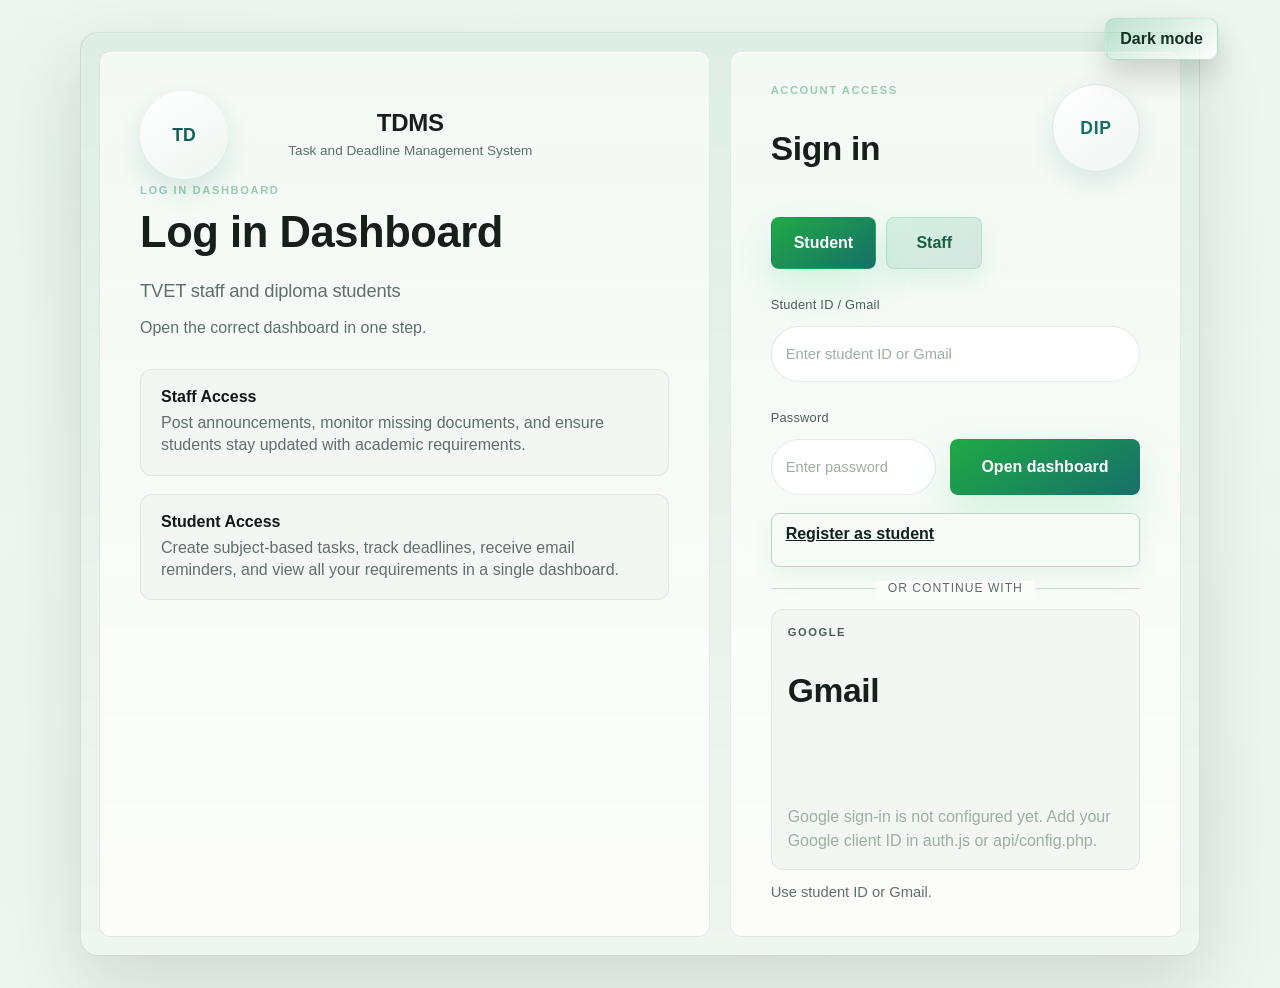
==== index.html @ f7f060a4 "Initial TDMS project" ====
<!DOCTYPE html>
<html lang="en">
<head>
  <meta charset="UTF-8">
  <meta name="viewport" content="width=device-width, initial-scale=1.0">
  <title>TDMS Login</title>
  <link rel="stylesheet" href="styles.css?v=20260417b">
</head>
<body data-page="login">
  <div id="loginScreen" class="login-screen">
    <button class="ghost-button theme-toggle theme-toggle-floating" data-theme-toggle type="button">Dark mode</button>
    <div class="login-card">
      <section class="login-brand-panel">
        <div class="login-panel-top">
          <div class="brand">
            <div class="brand-mark logo-frame is-fallback" data-logo-role="tdms">
              <img alt="TDMS logo">
              <span>TD</span>
            </div>
            <div>
              <h1>TDMS</h1>
              <p>Task and Deadline Management System</p>
            </div>
          </div>
        </div>
        <p class="eyebrow">Log in dashboard</p>
        <h2>Log in Dashboard</h2>
        <p class="hero-copy hero-copy-strong">TVET staff and diploma students</p>
        <p class="hero-copy">Open the correct dashboard in one step.</p>
          <div class="login-info-list">
            <div class="mini-action-item">
              <strong>Staff Access</strong>
              <span>Post announcements, monitor missing documents, and ensure students stay updated with academic requirements.</span>
            </div>
            <div class="mini-action-item">
              <strong>Student Access</strong>
              <span>Create subject-based tasks, track deadlines, receive email reminders, and view all your requirements in a single dashboard.</span>
            </div>
          </div>
      </section>

      <section class="login-form-panel">
        <div class="login-panel-top login-panel-top-right">
          <div class="panel-heading">
            <div>
              <p class="eyebrow">Account access</p>
              <h3>Sign in</h3>
            </div>
          </div>
          <div class="panel-emblem logo-frame is-fallback panel-emblem-diploma" data-logo-role="diploma">
            <img alt="Diploma Program logo">
            <span>DIP</span>
          </div>
        </div>

        <form id="loginForm" class="form-grid login-form" method="post" action="#">
          <input id="loginRole" name="loginRole" type="hidden" value="student">
          <div class="login-form-row login-form-row-role">
            <div class="login-form-cell login-form-cell-role">
              <div class="role-switch" aria-label="Choose account type">
                  <button class="role-switch-button is-active" type="button" data-login-role-tab="student">Student</button>
                  <button class="role-switch-button" type="button" data-login-role-tab="staff">Staff</button>
              </div>
            </div>
          </div>
          <div class="login-form-row login-form-row-identifier">
            <label class="login-form-cell login-form-cell-identifier">
              <span class="login-field-label">Username / Student ID</span>
              <input id="loginIdentifier" name="loginIdentifier" type="text" placeholder="Enter username or student ID" required>
            </label>
          </div>
          <div class="login-form-row login-form-row-bottom">
            <label class="login-form-cell login-form-cell-password">
              <span class="login-field-label">Password</span>
              <input id="loginSecret" name="loginSecret" type="password" placeholder="Enter password" required>
            </label>
            <div class="login-form-cell login-form-cell-submit">
              <button class="primary-button" type="submit">Open dashboard</button>
            </div>
          </div>
        </form>

        <div id="studentAccessPanel" class="secondary-access" hidden>
          <a class="ghost-button wide-button" href="register.html">Register as student</a>

          <div class="login-divider"><span>or continue with</span></div>

          <section class="google-panel">
            <div class="panel-heading compact-heading">
              <div>
                <p class="eyebrow">Google</p>
                <h3>Gmail</h3>
              </div>
            </div>
            <div id="googleLoginMount" class="google-login-mount"></div>
            <p id="googleLoginStatus" class="login-status">Google sign-in is for students only.</p>
          </section>
        </div>

        <p id="loginHelpText" class="login-help">Use your account.</p>
      </section>
    </div>
  </div>

  <template id="emptyStateTemplate">
    <div class="empty-state">
      <p>No records available yet.</p>
    </div>
  </template>

  <script src="auth.js?v=20260413b"></script>
  <script src="app.js?v=20260406a"></script>
</body>
</html>
---- styles.css ----
:root {
  --bg: #edf5f0;
  --shell: #fbfdf9;
  --panel: #ffffff;
  --panel-soft: #f3f8f3;
  --line: #d7e6dc;
  --ink: #162019;
  --muted: #6e7d73;
  --accent: #1faa45;
  --accent-dark: #176f69;
  --accent-soft: #ddf4e3;
  --accent-bright: #55d376;
  --accent-deep: #125d57;
  --glow: rgba(85, 211, 118, 0.26);
  --hero-tint: linear-gradient(135deg, rgba(31, 170, 69, 0.16), rgba(23, 111, 105, 0.1));
  --panel-tint: linear-gradient(180deg, rgba(255, 255, 255, 0.99), rgba(240, 246, 241, 0.98));
  --danger: #d05a5a;
  --warning: #d79a24;
  --glass: rgba(255, 255, 255, 0.66);
  --glass-line: rgba(255, 255, 255, 0.76);
  --login-shell: rgba(229, 244, 234, 0.18);
  --login-shell-line: rgba(196, 222, 202, 0.22);
  --login-panel: #f5fbf5;
  --login-brand: linear-gradient(180deg, #f6fdf7 0%, #ebf8ee 100%);
  --sidebar-bg: linear-gradient(180deg, #fcfffd 0%, #edf5ef 100%);
  --task-view-bg: #f3fbf5;
  --task-view-hover: #e7f5ec;
  --task-view-active: linear-gradient(135deg, rgba(85, 211, 118, 0.24), rgba(23, 111, 105, 0.14));
  --ghost-bg: linear-gradient(145deg, rgba(239, 246, 241, 0.98), rgba(229, 239, 233, 0.98));
  --ghost-danger-bg: #f9ecec;
  --ghost-danger-ink: #a63e3e;
  --field-bg: #fbfefb;
  --field-line: #d3e1d7;
  --register-bg: #eef7f0;
  --register-line: #d3e3d8;
  --login-page-bg:
    radial-gradient(circle at top left, rgba(31, 170, 69, 0.18), transparent 24%),
    radial-gradient(circle at right center, rgba(23, 111, 105, 0.1), transparent 22%),
    linear-gradient(180deg, #eef5ef 0%, #e2ebe4 100%);
  --shadow: 0 24px 60px rgba(20, 57, 51, 0.12);
  font-family: "Segoe UI", Tahoma, Geneva, Verdana, sans-serif;
}

body[data-theme="dark"] {
  --bg: #0c1410;
  --shell: #0f1917;
  --panel: #16221f;
  --panel-soft: #1d2d29;
  --line: #28433d;
  --ink: #eef9f2;
  --muted: #a5b9af;
  --accent: #45d96c;
  --accent-dark: #1c8f7f;
  --accent-soft: #14342c;
  --accent-bright: #7df0a1;
  --accent-deep: #0f5f56;
  --glow: rgba(69, 217, 108, 0.24);
  --hero-tint: linear-gradient(135deg, rgba(69, 217, 108, 0.18), rgba(28, 143, 127, 0.12));
  --panel-tint: linear-gradient(180deg, rgba(22, 34, 31, 0.98), rgba(16, 26, 23, 0.98));
  --danger: #ff7b7b;
  --warning: #f0c25e;
  --glass: rgba(11, 18, 15, 0.88);
  --glass-line: rgba(51, 95, 87, 0.78);
  --login-shell: rgba(13, 22, 18, 0.84);
  --login-shell-line: rgba(58, 104, 95, 0.32);
  --login-panel: #14201b;
  --login-brand: linear-gradient(180deg, #173227 0%, #101915 100%);
  --sidebar-bg: linear-gradient(180deg, #13211f 0%, #0d1715 100%);
  --task-view-bg: #182621;
  --task-view-hover: #1c322b;
  --task-view-active: linear-gradient(135deg, rgba(69, 217, 108, 0.22), rgba(28, 143, 127, 0.18));
  --ghost-bg: linear-gradient(145deg, rgba(27, 42, 37, 0.94), rgba(18, 31, 28, 0.94));
  --ghost-danger-bg: rgba(208, 90, 90, 0.14);
  --ghost-danger-ink: #ff9a9a;
  --field-bg: #1b2922;
  --field-line: #305047;
  --register-bg: #16231f;
  --register-line: #2f4b43;
  --login-page-bg:
    radial-gradient(circle at top left, rgba(69, 217, 108, 0.18), transparent 22%),
    radial-gradient(circle at right center, rgba(28, 143, 127, 0.14), transparent 24%),
    linear-gradient(180deg, #0b120f 0%, #08100d 100%);
  --shadow: 0 24px 60px rgba(0, 0, 0, 0.48);
}

* {
  box-sizing: border-box;
}

[hidden] {
  display: none !important;
}

body {
  margin: 0;
  background:
    radial-gradient(circle at top left, rgba(31, 170, 69, 0.14), transparent 24%),
    radial-gradient(circle at right center, rgba(23, 111, 105, 0.08), transparent 20%),
    linear-gradient(180deg, #edf5f0 0%, #e4ece6 100%);
  color: var(--ink);
  transition: background 0.32s ease, color 0.28s ease;
}

body[data-theme="dark"] {
  background:
    radial-gradient(circle at top left, rgba(69, 217, 108, 0.16), transparent 20%),
    radial-gradient(circle at right center, rgba(28, 143, 127, 0.14), transparent 18%),
    radial-gradient(circle at bottom left, rgba(20, 84, 74, 0.16), transparent 24%),
    linear-gradient(180deg, #0c1410 0%, #08100c 100%);
}

body[data-page="login"],
body[data-page="register"] {
  background: var(--login-page-bg);
}

code {
  padding: 2px 7px;
  border-radius: 999px;
  background: var(--panel-soft);
  color: var(--ink);
  font-family: Consolas, "Courier New", monospace;
  font-size: 0.85em;
}

button,
input,
select,
textarea {
  font: inherit;
}

.page-shell {
  padding: 34px;
}

.login-screen {
  min-height: 100vh;
  display: grid;
  place-items: center;
  padding: 32px;
  position: relative;
  isolation: isolate;
}

body[data-page="login"] .login-screen::before {
  content: "";
  position: absolute;
  inset: 0;
  background:
    linear-gradient(180deg, rgba(255, 255, 255, 0.18), rgba(255, 255, 255, 0.08)),
    radial-gradient(circle at center, color-mix(in srgb, var(--accent-soft) 52%, transparent), transparent 52%),
    url("assets/logos/homepage-asiancollege.png") center center / cover no-repeat;
  opacity: 0.18;
  filter: saturate(0.95) brightness(1.08);
  pointer-events: none;
  z-index: 0;
}

body[data-page="login"] .login-screen::after {
  content: "";
  position: absolute;
  inset: 0;
  background:
    linear-gradient(90deg, color-mix(in srgb, var(--bg) 84%, transparent), transparent 14%, transparent 86%, color-mix(in srgb, var(--bg) 84%, transparent)),
    linear-gradient(180deg, color-mix(in srgb, var(--bg) 88%, transparent), transparent 18%, transparent 82%, color-mix(in srgb, var(--bg) 88%, transparent));
  pointer-events: none;
  z-index: 0;
}

.login-card {
  width: min(1120px, 100%);
  position: relative;
  display: grid;
  grid-template-columns: 1.15fr 0.85fr;
  gap: 20px;
  padding: 18px;
  border-radius: 38px;
  background:
    linear-gradient(180deg, rgba(129, 210, 156, 0.06), rgba(129, 210, 156, 0)),
    #0f1913;
  border: 1px solid rgba(116, 171, 128, 0.18);
  box-shadow: 0 28px 70px rgba(0, 0, 0, 0.34);
  z-index: 1;
}

.login-brand-panel,
.login-form-panel {
  border-radius: 34px;
  border: 1px solid rgba(118, 164, 129, 0.14);
  background:
    linear-gradient(180deg, rgba(126, 198, 150, 0.05), rgba(126, 198, 150, 0)),
    #142019;
  box-shadow: inset 0 1px 0 rgba(255, 255, 255, 0.03);
}

.login-brand-panel {
  padding: 34px 40px;
}

.login-brand-panel h2 {
  margin: 14px 0 10px;
  font-family: Georgia, "Times New Roman", serif;
  font-size: clamp(2rem, 3.4vw, 3rem);
  line-height: 1.05;
}

.login-form-panel {
  padding: 32px 40px;
}

.login-form {
  grid-template-columns: 1fr;
}

.login-form-row {
  display: grid;
  gap: 14px;
  align-items: end;
}

.login-form-row + .login-form-row {
  margin-top: 14px;
}

.login-form-row-role,
.login-form-row-identifier {
  grid-template-columns: 1fr;
}

.login-form-row-bottom {
  grid-template-columns: minmax(0, 1fr) 190px;
}

.login-form-cell {
  min-width: 0;
}

.login-field-label {
  display: inline-block;
  margin-bottom: 6px;
  color: inherit;
  font-size: 0.8rem;
  letter-spacing: 0.02em;
}

.role-switch {
  display: inline-flex;
  gap: 10px;
  width: auto;
  flex-wrap: nowrap;
  align-items: center;
}

.role-switch-button {
  width: auto;
  min-width: 96px;
  min-height: 52px;
  padding: 0 22px;
  border-radius: 999px;
  border: 1px solid rgba(118, 164, 129, 0.18);
  background: rgba(255, 255, 255, 0.04);
  color: #d7e2db;
  font: inherit;
  font-weight: 700;
  cursor: pointer;
  transition:
    background 0.28s ease,
    color 0.24s ease,
    border-color 0.24s ease,
    box-shadow 0.28s ease,
    transform 0.24s ease;
}

.role-switch-button:hover {
  transform: translateY(-1px);
}

.role-switch-button.is-active {
  background: linear-gradient(145deg, rgba(95, 224, 154, 0.26), rgba(44, 184, 117, 0.92));
  color: #f6fff8;
  border-color: rgba(140, 236, 174, 0.3);
  box-shadow: 0 16px 30px rgba(52, 190, 121, 0.2);
}

.login-panel-top {
  display: flex;
  align-items: center;
  justify-content: space-between;
  gap: 16px;
}

.login-panel-top-right {
  align-items: flex-start;
  margin-bottom: 16px;
}

.panel-emblem-stack {
  display: flex;
  gap: 12px;
}

.panel-emblem {
  width: 88px;
  height: 88px;
  border-radius: 999px;
  display: grid;
  place-items: center;
  flex-shrink: 0;
  background: linear-gradient(145deg, #ffffff 0%, #f0f5f2 100%);
  color: var(--accent-dark);
  border: 1px solid color-mix(in srgb, var(--accent-dark) 16%, #ffffff);
  font-weight: 800;
  font-size: 1.1rem;
  letter-spacing: 0.04em;
  box-shadow: 0 10px 24px color-mix(in srgb, var(--accent-dark) 12%, transparent);
}

.logo-frame {
  position: relative;
  overflow: hidden;
}

.logo-frame img {
  width: 100%;
  height: 100%;
  object-fit: cover;
  display: none;
}

.logo-frame span {
  display: none;
}

.logo-frame.is-fallback {
  place-items: center;
}

.logo-frame.is-fallback span {
  display: inline-block;
}

.logo-frame.has-logo img {
  display: block;
}

.logo-frame.has-logo span {
  display: none;
}

.panel-emblem-ac img {
  object-fit: contain;
  padding: 10px;
  background: #ffffff;
}

.panel-emblem-diploma img {
  object-fit: contain;
  padding: 8px;
  background: #ffffff;
}

.login-help {
  margin: 12px 0 0;
  color: #9fb0a5;
  line-height: 1.45;
  font-size: 0.92rem;
}

.login-info-list {
  display: grid;
  gap: 18px;
  margin-top: 28px;
}

.app-shell {
  max-width: 1380px;
  margin: 0 auto;
  display: grid;
  grid-template-columns: 260px 1fr;
  gap: 18px;
  background:
    linear-gradient(180deg, color-mix(in srgb, var(--accent-dark) 5%, var(--glass)), var(--glass));
  border: 1px solid color-mix(in srgb, var(--accent-dark) 24%, var(--glass-line));
  border-radius: 28px;
  box-shadow: var(--shadow);
  padding: 18px;
  min-height: calc(100vh - 68px);
  backdrop-filter: blur(10px);
}

.sidebar {
  display: flex;
  flex-direction: column;
  gap: 14px;
  background: var(--sidebar-bg);
  border: 1px solid color-mix(in srgb, var(--accent-dark) 18%, var(--line));
  border-radius: 24px;
  padding: 18px;
  box-shadow: inset 0 1px 0 color-mix(in srgb, var(--accent-soft) 16%, transparent);
}

.brand {
  display: flex;
  align-items: center;
  gap: 12px;
  padding: 0;
  min-height: 98px;
}

body[data-page="login"] .login-brand-panel .brand {
  flex: 1;
  display: grid;
  grid-template-columns: 88px minmax(0, 1fr);
  align-items: center;
  justify-content: stretch;
  margin-right: 0;
  width: 100%;
}

body[data-page="login"] .login-brand-panel .brand > div:last-child {
  width: 100%;
  padding-right: 88px;
  text-align: center;
}

.sidebar .brand {
  align-items: center;
}

.sidebar .brand-mark {
  width: 58px;
  height: 58px;
  font-size: 1rem;
}

.brand-mark {
  width: 98px;
  height: 98px;
  border-radius: 999px;
  display: grid;
  place-items: center;
  background: linear-gradient(145deg, #ffffff 0%, #eef5f1 100%);
  color: var(--accent-deep);
  font-weight: 800;
  font-size: 1.8rem;
  box-shadow: 0 12px 26px color-mix(in srgb, var(--accent-dark) 14%, transparent);
}

body[data-page="login"] .brand-mark img {
  object-fit: contain;
  object-position: center;
  padding: 8px;
  background: #ffffff;
}

body[data-page="login"] .brand-mark {
  width: 88px;
  height: 88px;
  font-size: 1.1rem;
}

.brand h1,
.hero-panel h2,
.panel h3 {
  margin: 0;
  font-family: Georgia, "Times New Roman", serif;
}

.brand p {
  margin: 4px 0 0;
  color: var(--muted);
  font-size: 0.85rem;
  line-height: 1.4;
}

.nav-label,
.eyebrow {
  margin: 0 0 10px;
  color: var(--muted);
  text-transform: uppercase;
  letter-spacing: 0.14em;
  font-size: 0.7rem;
  font-weight: 700;
}

.side-nav,
.side-panel,
.download-card,
.task-view-menu {
  background: var(--panel);
  border: 1px solid var(--line);
  border-radius: 22px;
  padding: 16px;
}

.task-view-menu[hidden] {
  display: none;
}

.task-view-menu {
  display: grid;
  gap: 10px;
}

.task-view-strip {
  display: none;
  gap: 10px;
}

.task-view-button {
  display: flex;
  align-items: center;
  gap: 12px;
  width: 100%;
  padding: 12px 14px;
  border: 1px solid rgba(0, 0, 0, 0.02);
  border-radius: 18px;
  background: var(--task-view-bg);
  color: var(--text);
  text-align: left;
  cursor: pointer;
  transition: transform 0.18s ease, background 0.18s ease, border-color 0.18s ease, color 0.18s ease;
}

.task-view-button:hover {
  transform: translateY(-1px);
  background: var(--task-view-hover);
  border-color: var(--line);
}

.task-view-button.is-active {
  background: var(--task-view-active);
  border-color: color-mix(in srgb, var(--accent) 26%, transparent);
  color: var(--accent-dark);
  box-shadow: 0 12px 22px color-mix(in srgb, var(--accent) 18%, transparent);
}

.task-view-icon {
  display: inline-grid;
  place-items: center;
  width: 36px;
  height: 36px;
  border-radius: 12px;
  background: #eef3ee;
  color: var(--accent);
  flex-shrink: 0;
}

.task-view-button.is-active .task-view-icon {
  background: rgba(47, 127, 78, 0.12);
}

.task-view-icon svg {
  width: 18px;
  height: 18px;
}

body[data-theme="dark"] .task-view-icon {
  background: rgba(103, 193, 137, 0.14);
}

.switch-button,
.ghost-button,
.primary-button,
.status-button,
.icon-button {
  border: 0;
  border-radius: 999px;
  cursor: pointer;
  transition:
    transform 0.22s ease,
    background 0.28s ease,
    color 0.28s ease,
    box-shadow 0.28s ease,
    border-color 0.28s ease,
    opacity 0.28s ease;
}

.switch-button:hover,
.ghost-button:hover,
.primary-button:hover,
.status-button:hover,
.icon-button:hover {
  transform: translateY(-1px);
}

.switch-button {
  width: 100%;
  text-align: left;
  padding: 12px 14px;
  background: transparent;
  color: var(--ink);
  font-weight: 600;
}

.switch-button.is-active {
  background: var(--accent-soft);
  color: var(--accent-dark);
}

.switch-button:disabled {
  opacity: 0.55;
  cursor: not-allowed;
}

.quick-actions {
  display: grid;
  gap: 10px;
}

.ghost-button {
  padding: 11px 14px;
  background: var(--ghost-bg);
  color: var(--ink);
  border: 1px solid color-mix(in srgb, var(--accent) 14%, var(--line));
  box-shadow: 0 10px 24px color-mix(in srgb, var(--accent) 8%, transparent);
}

.ghost-button.danger {
  color: var(--ghost-danger-ink);
  background: var(--ghost-danger-bg);
}

.theme-toggle {
  display: inline-flex;
  align-items: center;
  justify-content: center;
  min-width: 112px;
  font-weight: 700;
  background:
    linear-gradient(145deg, color-mix(in srgb, var(--accent) 18%, #ffffff), color-mix(in srgb, var(--accent-dark) 10%, var(--panel-soft)));
  color: var(--ink);
  border: 1px solid color-mix(in srgb, var(--accent-dark) 24%, var(--line));
  box-shadow: 0 14px 28px color-mix(in srgb, var(--accent-dark) 16%, transparent);
}

.theme-toggle:hover {
  box-shadow: 0 18px 32px color-mix(in srgb, var(--accent) 24%, transparent);
}

.theme-toggle-floating {
  position: absolute;
  top: 22px;
  right: 26px;
  z-index: 3;
}

.dashboard-theme-floating {
  position: fixed;
  top: 18px;
  right: 18px;
  z-index: 30;
  box-shadow: var(--shadow);
}

.sidebar,
.topbar,
.panel,
.hero-panel,
.stat-card,
.top-tabs,
.task-view-button,
.switch-button,
.search-shell,
.user-chip,
.calendar-cell,
.subject-card,
.reminder-card,
.profile-card,
.login-card,
.login-brand-panel,
.login-form-panel,
.mini-action-item,
.google-panel,
.wide-button,
.register-panel,
input,
select,
textarea {
  transition:
    background 0.32s ease,
    color 0.28s ease,
    border-color 0.28s ease,
    box-shadow 0.32s ease,
    transform 0.22s ease;
}

body[data-page="admin"] .dashboard-theme-floating,
body[data-page="student"] .dashboard-theme-floating {
  display: inline-flex;
}

.download-card {
  margin-top: auto;
  background:
    linear-gradient(145deg, #0f1f16 0%, #173a29 55%, #1f7a4d 100%);
  color: #eef7f1;
}

.compact-list {
  margin: 0;
  padding-left: 18px;
}

.compact-list li {
  line-height: 1.5;
}

.compact-list li + li {
  margin-top: 8px;
}

.main-content {
  display: flex;
  flex-direction: column;
  gap: 18px;
}

.dashboard-view.hidden,
.hidden {
  display: none;
}

.topbar {
  display: flex;
  justify-content: space-between;
  align-items: center;
  gap: 16px;
  padding: 14px 18px;
  border-radius: 24px;
  background: var(--shell);
  border: 1px solid var(--line);
}

.search-shell {
  flex: 1;
  display: flex;
  align-items: center;
  gap: 10px;
  min-height: 52px;
  padding: 0 16px;
  border-radius: 16px;
  background: color-mix(in srgb, var(--panel) 94%, var(--accent-soft));
  border: 1px solid color-mix(in srgb, var(--accent-dark) 16%, var(--line));
}

.search-shell input,
.search-shell select {
  border: 0;
  padding: 0;
  background: transparent;
  outline: none;
}

.search-icon {
  color: var(--muted);
  font-weight: 700;
}

.topbar-actions {
  display: flex;
  gap: 10px;
  align-items: center;
}

.user-chip {
  display: grid;
  gap: 2px;
  padding: 10px 14px;
  border-radius: 16px;
  background: color-mix(in srgb, var(--panel) 94%, var(--accent-soft));
  border: 1px solid color-mix(in srgb, var(--accent-dark) 16%, var(--line));
  min-width: 150px;
}

.user-chip span {
  color: var(--muted);
  font-size: 0.76rem;
  text-transform: uppercase;
  letter-spacing: 0.1em;
}

.user-chip strong {
  font-size: 0.92rem;
}

.hero-panel,
.panel,
.stat-card {
  background: var(--panel-tint);
  border: 1px solid color-mix(in srgb, var(--accent-dark) 16%, var(--line));
  border-radius: 24px;
  box-shadow: var(--shadow);
}

.hero-panel {
  padding: 22px 24px;
  background-image:
    radial-gradient(circle at top right, color-mix(in srgb, var(--accent-soft) 62%, transparent), transparent 36%),
    var(--hero-tint);
}

.hero-panel-row {
  display: flex;
  align-items: center;
  justify-content: space-between;
  gap: 18px;
}

.hero-badges {
  display: flex;
  align-items: center;
  gap: 12px;
}

.hero-badge {
  width: 64px;
  height: 64px;
  border-radius: 999px;
  display: grid;
  place-items: center;
  background: linear-gradient(145deg, #ffffff 0%, #eef5f1 100%);
  color: var(--accent-dark);
  border: 1px solid color-mix(in srgb, var(--accent-dark) 16%, #ffffff);
  box-shadow: 0 10px 24px color-mix(in srgb, var(--accent-dark) 12%, transparent);
}

.hero-copy {
  margin: 10px 0 0;
  max-width: 70ch;
  color: var(--muted);
  line-height: 1.6;
}

.top-tabs {
  display: flex;
  flex-wrap: wrap;
  gap: 10px;
  padding: 12px;
  border-radius: 24px;
  background: color-mix(in srgb, var(--shell) 94%, var(--accent-soft));
  border: 1px solid color-mix(in srgb, var(--accent-dark) 16%, var(--line));
  box-shadow:
    inset 0 1px 0 rgba(255, 255, 255, 0.25),
    0 10px 24px color-mix(in srgb, var(--accent-dark) 6%, transparent);
}

.top-tab {
  border: 0;
  border-radius: 999px;
  padding: 12px 18px;
  background: transparent;
  color: var(--muted);
  cursor: pointer;
  font-weight: 700;
  transition: background 0.18s ease, color 0.18s ease, transform 0.18s ease;
}

.top-tab:hover {
  transform: translateY(-1px);
  background: color-mix(in srgb, var(--panel) 92%, var(--accent-soft));
  color: var(--ink);
  box-shadow: 0 8px 18px color-mix(in srgb, var(--accent) 10%, transparent);
}

.top-tab.is-active {
  background: linear-gradient(145deg, var(--accent), var(--accent-dark));
  color: #f7fff9;
  box-shadow:
    0 12px 22px color-mix(in srgb, var(--accent) 28%, transparent),
    0 0 0 1px color-mix(in srgb, var(--accent-bright) 22%, transparent);
}

.student-tab-panels {
  display: grid;
  gap: 16px;
}

.student-tab-panel {
  display: none;
  gap: 16px;
}

.student-tab-panel.is-active {
  display: grid;
  animation: tdmsFadeSlide 0.28s ease;
}

.task-view-panels {
  display: grid;
}

.task-view-panel {
  display: none;
}

.task-view-panel.is-active {
  display: grid;
  animation: tdmsFadeSlide 0.24s ease;
}

@keyframes tdmsFadeSlide {
  from {
    opacity: 0;
    transform: translateY(8px);
  }

  to {
    opacity: 1;
    transform: translateY(0);
  }
}

.task-view-stack {
  display: grid;
  gap: 16px;
}

.task-focus-list {
  list-style: none;
  padding-left: 0;
}

.task-focus-list li {
  padding: 12px 14px;
  border-radius: 16px;
  background: color-mix(in srgb, var(--panel-soft) 92%, var(--accent-soft));
  border: 1px solid color-mix(in srgb, var(--accent-dark) 12%, var(--line));
}

.task-priority-layout {
  display: grid;
  grid-template-columns: 0.95fr 1.35fr;
  gap: 16px;
}

.task-entry-panel {
  align-self: start;
}

.primary-button {
  padding: 12px 18px;
  background: linear-gradient(145deg, var(--accent), var(--accent-dark));
  color: #f6fff9;
  font-weight: 700;
  box-shadow:
    0 16px 28px color-mix(in srgb, var(--accent-dark) 20%, transparent),
    0 0 0 1px color-mix(in srgb, var(--accent-bright) 16%, transparent);
}

.primary-button:hover {
  background: linear-gradient(145deg, var(--accent-bright), var(--accent-dark));
  box-shadow:
    0 18px 30px color-mix(in srgb, var(--accent) 34%, transparent),
    0 0 24px color-mix(in srgb, var(--accent-bright) 18%, transparent);
}

.stats-grid {
  display: grid;
  grid-template-columns: repeat(4, minmax(0, 1fr));
  gap: 16px;
}

.stat-card {
  padding: 18px 20px;
}

.stat-card span,
.stat-card small {
  display: block;
}

.stat-card span {
  color: var(--muted);
  font-size: 0.9rem;
}

.stat-card strong {
  display: block;
  margin: 8px 0 4px;
  font-size: 2.4rem;
  line-height: 1;
}

.stat-card small {
  color: #96a095;
}

.stat-card-featured {
  background: linear-gradient(145deg, var(--accent) 0%, var(--accent-dark) 100%);
  color: #effbf4;
  box-shadow:
    0 18px 36px color-mix(in srgb, var(--accent) 28%, transparent),
    0 0 32px color-mix(in srgb, var(--accent-bright) 18%, transparent);
}

.stat-card-featured span,
.stat-card-featured small,
.stat-card-featured strong {
  color: inherit;
}

.dashboard-grid {
  display: grid;
  grid-template-columns: 1.15fr 1.4fr 0.95fr;
  gap: 16px;
  margin-top: 16px;
}

.student-dashboard-grid {
  margin-top: 0;
}

.admin-grid {
  grid-template-columns: 1fr 1.15fr 0.95fr;
}

.admin-overdue-panel {
  grid-column: 1 / span 2;
}

.staff-reminder-only {
  grid-template-columns: 1fr;
}

.staff-reminder-only > :not(.reminders-panel) {
  display: none;
}

.content-grid {
  display: grid;
  grid-template-columns: 1fr 1.25fr;
  gap: 16px;
  margin-top: 16px;
}

.student-shell .panel + .panel {
  margin-top: 0;
}

.panel {
  padding: 18px;
}

.panel-heading {
  display: flex;
  justify-content: space-between;
  align-items: start;
  margin-bottom: 14px;
}

.panel-copy {
  margin: 14px 0 0;
  color: var(--muted);
  line-height: 1.6;
}

.analytics-bars {
  display: grid;
  grid-template-columns: repeat(7, 1fr);
  align-items: end;
  gap: 10px;
  min-height: 140px;
}

.bar {
  display: block;
  border-radius: 999px;
  min-height: 78px;
  background: repeating-linear-gradient(
    -45deg,
    #d4dbd2,
    #d4dbd2 4px,
    transparent 4px,
    transparent 8px
  );
}

.bar.strong {
  min-height: 122px;
  background: #2f875a;
}

.bar.accent {
  min-height: 96px;
  background: #76c89c;
}

.bar.dark {
  min-height: 132px;
  background: #195a39;
}

.bar.light {
  min-height: 86px;
  background: #cfe7d8;
}

.mini-action-list {
  display: grid;
  gap: 12px;
}

.mini-action-item {
  padding: 18px 20px;
  border-radius: 22px;
  background: rgba(255, 255, 255, 0.05);
  border: 1px solid rgba(118, 164, 129, 0.14);
}

.mini-action-item strong,
.mini-action-item span {
  display: block;
}

.mini-action-item span {
  margin-top: 6px;
  color: #c6d4cb;
  line-height: 1.4;
}

.hero-copy-strong {
  margin: 20px 0 10px;
  color: #f4fbf6;
  font-family: Georgia, "Times New Roman", serif;
  font-style: italic;
  font-size: 1.15rem;
}

body[data-page="login"] .hero-copy {
  max-width: 440px;
  color: #c5d5cb;
}

body[data-page="login"] .panel-heading {
  margin-bottom: 0;
  min-height: 88px;
  display: flex;
  align-items: center;
}

body[data-page="login"] .eyebrow {
  color: #9cccb0;
}

body[data-page="login"] .panel-heading h3 {
  font-size: 2.1rem;
  color: #f8fdf9;
}

body[data-page="login"] .login-form label {
  gap: 8px;
  color: #d7e2db;
}

body[data-page="login"] .login-form-row {
  grid-template-columns: 1fr;
}

body[data-page="login"] .login-form input,
body[data-page="login"] .login-form select {
  min-height: 56px;
  border-radius: 999px;
  background: rgba(255, 255, 255, 0.05);
  border-color: rgba(118, 164, 129, 0.18);
  color: #f5fcf7;
}

body[data-page="login"] .login-form .primary-button {
  width: 100%;
  min-height: 56px;
  box-shadow: 0 18px 40px rgba(78, 210, 133, 0.22);
}

body[data-page="login"] .login-form-cell-submit {
  display: flex;
  align-self: end;
}

body[data-page="login"] .login-form-cell-role .role-switch {
  margin-bottom: 0;
}

body[data-page="login"] .login-form-cell-role {
  display: flex;
  justify-content: flex-start;
  padding-left: 0;
}

body[data-page="login"] .login-form-row-bottom {
  grid-template-columns: minmax(0, 1fr) 190px;
}

body[data-page="login"] .secondary-access {
  margin-top: 18px;
}

body[data-page="login"] .google-panel {
  background: rgba(255, 255, 255, 0.04);
  border-color: rgba(118, 164, 129, 0.12);
}

body[data-page="login"] .wide-button {
  min-height: 54px;
  background: rgba(255, 255, 255, 0.06);
  border-color: rgba(118, 164, 129, 0.12);
  color: #f0f8f3;
}

body[data-page="login"] .theme-toggle-floating {
  top: 18px;
  right: max(32px, calc((100vw - min(1120px, 100%)) / 2 - 18px));
  background: linear-gradient(145deg, rgba(123, 224, 164, 0.3), rgba(255, 255, 255, 0.1));
  color: #f5fff7;
  border-color: rgba(151, 235, 182, 0.28);
  box-shadow:
    0 16px 30px rgba(0, 0, 0, 0.16),
    0 0 0 1px rgba(151, 235, 182, 0.12);
}

@media (max-width: 780px) {
  body[data-page="login"] .theme-toggle-floating {
    top: 12px;
    right: 12px;
  }
}

body[data-page="login"] .login-form input::placeholder,
body[data-page="login"] .login-form select:invalid,
body[data-page="login"] .login-status,
body[data-page="login"] .google-login-mount + .login-status {
  color: #9daf9f;
}

body[data-page="login"] .login-divider {
  color: #89a394;
}

body[data-page="login"] .login-divider::before {
  background: rgba(118, 164, 129, 0.18);
}

body[data-page="login"] .login-divider span {
  background: #142019;
}

body[data-page="login"] .brand h1,
body[data-page="login"] .login-brand-panel h2 {
  color: #f8fdf9;
}

body[data-page="login"] .brand p {
  color: #b9cbbf;
}

body[data-page="login"] code {
  background: rgba(223, 242, 229, 0.08);
  color: #f6fcf8;
}

body[data-theme="light"][data-page="login"] .login-screen {
  background:
    radial-gradient(circle at top left, rgba(56, 168, 94, 0.14), transparent 34%),
    radial-gradient(circle at bottom right, rgba(110, 199, 146, 0.1), transparent 36%),
    linear-gradient(180deg, #f2f7f3 0%, #e8efe9 100%);
}

body[data-theme="light"][data-page="login"] .login-card {
  background:
    linear-gradient(180deg, rgba(31, 157, 99, 0.08), rgba(31, 157, 99, 0)),
    #eff5f0;
  border-color: rgba(44, 88, 58, 0.12);
  box-shadow: 0 30px 70px rgba(24, 44, 31, 0.12);
}

body[data-theme="light"][data-page="login"] .login-brand-panel,
body[data-theme="light"][data-page="login"] .login-form-panel {
  background:
    linear-gradient(180deg, rgba(31, 157, 99, 0.04), rgba(31, 157, 99, 0)),
    #fcfdfb;
  border-color: rgba(44, 88, 58, 0.1);
  box-shadow: inset 0 1px 0 rgba(255, 255, 255, 0.82);
}

body[data-theme="light"][data-page="login"] .brand h1,
body[data-theme="light"][data-page="login"] .login-brand-panel h2,
body[data-theme="light"][data-page="login"] .panel-heading h3,
body[data-theme="light"][data-page="login"] .hero-copy-strong {
  color: #162019;
}

body[data-theme="light"][data-page="login"] .brand p,
body[data-theme="light"][data-page="login"] .hero-copy,
body[data-theme="light"][data-page="login"] .login-help,
body[data-theme="light"][data-page="login"] .mini-action-item span {
  color: #607066;
}

body[data-theme="light"][data-page="login"] .mini-action-item,
body[data-theme="light"][data-page="login"] .google-panel,
body[data-theme="light"][data-page="login"] .wide-button {
  background: rgba(242, 247, 243, 0.9);
  border-color: rgba(77, 115, 87, 0.12);
}

body[data-theme="light"][data-page="login"] .login-form label {
  color: #2b3a31;
}

body[data-theme="light"][data-page="login"] .login-form input,
body[data-theme="light"][data-page="login"] .login-form select {
  background: #ffffff;
  color: #172119;
  border-color: rgba(44, 88, 58, 0.12);
}

body[data-theme="light"][data-page="login"] .role-switch-button {
  background: linear-gradient(145deg, rgba(49, 193, 117, 0.16), rgba(23, 111, 105, 0.14));
  color: #176040;
  border-color: rgba(49, 193, 117, 0.22);
  box-shadow: 0 12px 24px rgba(49, 193, 117, 0.12);
}

body[data-theme="light"][data-page="login"] .role-switch-button.is-active {
  background: linear-gradient(145deg, var(--accent), var(--accent-dark));
  color: #ffffff;
  border-color: rgba(49, 193, 117, 0.18);
  box-shadow: 0 18px 40px rgba(78, 210, 133, 0.22);
}

@media (max-width: 780px) {
  .login-form-row,
  body[data-page="login"] .login-form-row {
    grid-template-columns: 1fr;
  }

  body[data-page="login"] .login-form .primary-button {
    min-height: 64px;
  }
}

body[data-theme="light"][data-page="login"] .login-divider span {
  background: #fcfdfb;
}

body[data-theme="light"][data-page="login"] .theme-toggle-floating {
  background: linear-gradient(145deg, rgba(33, 168, 104, 0.22), rgba(255, 255, 255, 0.9));
  color: #163021;
  border-color: rgba(33, 168, 104, 0.18);
}

body[data-theme="light"][data-page="register"] .login-screen {
  background:
    radial-gradient(circle at top left, rgba(56, 168, 94, 0.14), transparent 34%),
    radial-gradient(circle at bottom right, rgba(110, 199, 146, 0.1), transparent 36%),
    linear-gradient(180deg, #f2f7f3 0%, #e8efe9 100%);
}

body[data-theme="light"][data-page="register"] .login-card {
  background:
    linear-gradient(180deg, rgba(31, 157, 99, 0.08), rgba(31, 157, 99, 0)),
    #eff5f0;
  border-color: rgba(44, 88, 58, 0.12);
  box-shadow: 0 30px 70px rgba(24, 44, 31, 0.12);
}

body[data-theme="light"][data-page="register"] .login-brand-panel,
body[data-theme="light"][data-page="register"] .login-form-panel {
  background:
    linear-gradient(180deg, rgba(31, 157, 99, 0.04), rgba(31, 157, 99, 0)),
    #fcfdfb;
  border-color: rgba(44, 88, 58, 0.1);
  box-shadow: inset 0 1px 0 rgba(255, 255, 255, 0.82);
}

body[data-theme="light"][data-page="register"] .brand h1,
body[data-theme="light"][data-page="register"] .login-brand-panel h2,
body[data-theme="light"][data-page="register"] .panel-heading h3 {
  color: #162019;
}

body[data-theme="light"][data-page="register"] .brand p,
body[data-theme="light"][data-page="register"] .hero-copy,
body[data-theme="light"][data-page="register"] .login-status,
body[data-theme="light"][data-page="register"] .mini-action-item span {
  color: #607066;
}

body[data-theme="light"][data-page="register"] .eyebrow {
  color: #24784f;
}

body[data-theme="light"][data-page="register"] .mini-action-item,
body[data-theme="light"][data-page="register"] .register-panel,
body[data-theme="light"][data-page="register"] .google-panel {
  background: rgba(242, 247, 243, 0.92);
  border-color: rgba(77, 115, 87, 0.12);
}

body[data-theme="light"][data-page="register"] .register-panel {
  box-shadow: 0 18px 40px rgba(24, 44, 31, 0.08);
}

body[data-theme="light"][data-page="register"] .form-grid label {
  color: #607066;
}

body[data-theme="light"][data-page="register"] input {
  background: #ffffff;
  color: #172119;
  border-color: rgba(44, 88, 58, 0.12);
}

body[data-theme="light"][data-page="register"] input::placeholder {
  color: #7e8e84;
}

body[data-theme="light"][data-page="register"] .ghost-button {
  background: rgba(255, 255, 255, 0.92);
  color: #173223;
  border-color: rgba(33, 168, 104, 0.16);
}

body[data-theme="light"][data-page="register"] .login-divider::before {
  background: rgba(77, 115, 87, 0.16);
}

body[data-theme="light"][data-page="register"] .login-divider span {
  background: #fcfdfb;
}

body[data-theme="light"][data-page="register"] .theme-toggle-floating {
  background: linear-gradient(145deg, rgba(33, 168, 104, 0.22), rgba(255, 255, 255, 0.9));
  color: #163021;
  border-color: rgba(33, 168, 104, 0.18);
}

body[data-theme="dark"] .login-card {
  background:
    linear-gradient(180deg, rgba(129, 210, 156, 0.06), rgba(129, 210, 156, 0)),
    #0f1913;
  box-shadow: 0 28px 80px rgba(0, 0, 0, 0.42);
}

body[data-theme="dark"] .login-brand-panel,
body[data-theme="dark"] .login-form-panel {
  background:
    linear-gradient(180deg, rgba(126, 198, 150, 0.05), rgba(126, 198, 150, 0)),
    #142019;
  box-shadow: inset 0 1px 0 rgba(255, 255, 255, 0.04);
}

body[data-theme="dark"] .panel-emblem,
body[data-theme="dark"] .brand-mark,
body[data-theme="dark"] .hero-badge {
  background: linear-gradient(145deg, #ebf8ef 0%, #d8efdf 100%);
}

body[data-theme="dark"] .theme-toggle,
body[data-theme="dark"] .dashboard-theme-floating {
  background:
    linear-gradient(145deg, rgba(95, 224, 154, 0.22), rgba(23, 37, 30, 0.94));
  color: #effaf3;
  border-color: rgba(95, 224, 154, 0.22);
  box-shadow:
    0 18px 34px rgba(0, 0, 0, 0.28),
    0 0 24px rgba(95, 224, 154, 0.12);
}

body[data-theme="light"] .theme-toggle,
body[data-theme="light"] .dashboard-theme-floating {
  background:
    linear-gradient(145deg, rgba(123, 224, 164, 0.24), rgba(255, 255, 255, 0.94));
  color: #173223;
  border-color: rgba(33, 168, 104, 0.14);
}

@media (max-width: 780px) {
  .hero-panel-row {
    flex-direction: column;
    align-items: flex-start;
  }
}

body[data-theme="dark"] .login-brand-panel .mini-action-item,
body[data-theme="dark"] .register-page-panel .mini-action-item {
  background: rgba(238, 245, 240, 0.08);
  border-color: rgba(122, 154, 136, 0.22);
}

body[data-theme="dark"] .login-brand-panel .mini-action-item strong,
body[data-theme="dark"] .register-page-panel .mini-action-item strong {
  color: #f3faf5;
}

body[data-theme="dark"] .login-brand-panel .mini-action-item span,
body[data-theme="dark"] .register-page-panel .mini-action-item span {
  color: #c4d2c9;
}

body[data-theme="dark"] .login-brand-panel code,
body[data-theme="dark"] .register-page-panel code {
  background: rgba(238, 245, 240, 0.1);
  color: #f3faf5;
}

.form-grid {
  display: grid;
  grid-template-columns: repeat(2, minmax(0, 1fr));
  gap: 14px;
  margin-bottom: 16px;
}

.form-grid label,
.table-tools label {
  display: grid;
  gap: 6px;
  color: var(--muted);
  font-size: 0.92rem;
}

.full-width {
  grid-column: 1 / -1;
}

input,
select,
textarea {
  width: 100%;
  border: 1px solid var(--field-line);
  border-radius: 16px;
  background: var(--field-bg);
  padding: 13px 14px;
  color: var(--ink);
}

input:focus,
select:focus,
textarea:focus {
  outline: 2px solid rgba(31, 122, 77, 0.18);
  border-color: rgba(31, 122, 77, 0.42);
}

.table-tools {
  display: grid;
  gap: 14px;
  margin-bottom: 14px;
}

.split-tools {
  grid-template-columns: 1fr 220px;
}

.table-wrap {
  overflow-x: auto;
}

table {
  width: 100%;
  border-collapse: collapse;
}

th,
td {
  padding: 14px 10px;
  border-bottom: 1px solid var(--line);
  text-align: left;
  vertical-align: top;
}

th {
  color: var(--muted);
  text-transform: uppercase;
  letter-spacing: 0.08em;
  font-size: 0.78rem;
}

.tag {
  display: inline-flex;
  align-items: center;
  padding: 7px 11px;
  border-radius: 999px;
  font-size: 0.78rem;
  font-weight: 700;
}

.tag.pending {
  background: #fff3dc;
  color: #9f7516;
}

.tag.completed {
  background: #e3f6ea;
  color: #21734a;
}

.tag.overdue {
  background: #fce6e6;
  color: #b24747;
}

.action-row {
  display: flex;
  flex-wrap: wrap;
  gap: 8px;
}

.status-button,
.icon-button {
  padding: 10px 13px;
  background: var(--panel-soft);
  color: var(--ink);
}

.reminder-list {
  display: grid;
  gap: 12px;
}

.calendar-layout {
  display: grid;
  grid-template-columns: 1.45fr 0.95fr;
  gap: 16px;
}

.calendar-board,
.calendar-agenda {
  display: grid;
  gap: 12px;
}

.calendar-weekdays {
  display: grid;
  grid-template-columns: repeat(7, minmax(0, 1fr));
  gap: 10px;
  color: var(--muted);
  font-size: 0.78rem;
  font-weight: 700;
  letter-spacing: 0.08em;
  text-transform: uppercase;
}

.calendar-grid {
  display: grid;
  grid-template-columns: repeat(7, minmax(0, 1fr));
  gap: 10px;
}

.calendar-cell {
  min-height: 142px;
  display: grid;
  align-content: start;
  gap: 10px;
  padding: 12px;
  border-radius: 18px;
  border: 1px solid var(--line);
  background: linear-gradient(180deg, var(--panel-soft), color-mix(in srgb, var(--panel) 84%, transparent));
}

.calendar-cell.is-empty {
  min-height: 0;
  background: transparent;
  border-style: dashed;
}

.calendar-cell.is-today {
  border-color: color-mix(in srgb, var(--accent) 40%, transparent);
  box-shadow:
    inset 0 0 0 1px color-mix(in srgb, var(--accent) 20%, transparent),
    0 12px 24px color-mix(in srgb, var(--accent) 12%, transparent);
}

.calendar-date-line {
  display: flex;
  justify-content: space-between;
  align-items: center;
  gap: 8px;
}

.calendar-date-line strong {
  font-size: 1rem;
}

.calendar-date-line span {
  color: var(--muted);
  font-size: 0.76rem;
}

.calendar-cell-items {
  display: grid;
  gap: 8px;
}

.calendar-pill {
  display: inline-flex;
  width: 100%;
  padding: 8px 10px;
  border-radius: 12px;
  background: #edf3ec;
  color: var(--ink);
  font-size: 0.8rem;
  line-height: 1.35;
}

.calendar-pill.pending {
  background: #fff3dc;
  color: #9f7516;
}

.calendar-pill.completed {
  background: #e3f6ea;
  color: #21734a;
}

.calendar-pill.overdue {
  background: #fce6e6;
  color: #b24747;
}

.calendar-empty {
  color: var(--muted);
  font-size: 0.82rem;
}

.calendar-agenda h4 {
  margin: 0;
  font-family: Georgia, "Times New Roman", serif;
}

.calendar-agenda-list {
  display: grid;
  gap: 10px;
}

.calendar-agenda-item,
.classroom-card {
  display: grid;
  gap: 6px;
  padding: 14px;
  border-radius: 18px;
  border: 1px solid var(--line);
  background: var(--panel-soft);
}

.calendar-agenda-item span,
.calendar-agenda-item small,
.classroom-card p,
.classroom-card small {
  color: var(--muted);
}

.classroom-card-header,
.classroom-card-meta {
  display: flex;
  flex-wrap: wrap;
  justify-content: space-between;
  gap: 10px;
  align-items: center;
}

.classroom-card-meta {
  color: var(--muted);
  font-size: 0.86rem;
}

.classroom-placeholder {
  min-height: 180px;
  align-content: start;
}

.classroom-connect-card {
  display: grid;
  gap: 14px;
  padding: 22px;
  border-radius: 24px;
  border: 1px solid var(--line);
  background: linear-gradient(180deg, var(--panel-soft), color-mix(in srgb, var(--panel) 84%, transparent));
}

.classroom-connect-card .primary-button,
.classroom-connect-card .ghost-button {
  width: fit-content;
}

.classroom-summary-strip {
  display: grid;
  grid-template-columns: repeat(3, minmax(0, 1fr));
  gap: 14px;
  margin-bottom: 18px;
}

.classroom-summary-box {
  padding: 16px 18px;
  border-radius: 18px;
  border: 1px solid var(--line);
  background: var(--panel-soft);
}

.classroom-summary-box strong {
  display: block;
  font-size: 1.35rem;
  margin-bottom: 4px;
}

.classroom-summary-box span {
  color: var(--muted);
  font-size: 0.85rem;
}

.classroom-catalog {
  display: grid;
  grid-template-columns: repeat(auto-fit, minmax(260px, 1fr));
  gap: 18px;
}

.classroom-course-tile {
  overflow: hidden;
  display: grid;
  grid-template-rows: auto 1fr auto;
  min-height: 320px;
  border-radius: 24px;
  border: 1px solid var(--line);
  background: var(--panel);
  box-shadow: var(--shadow);
}

.classroom-course-cover {
  position: relative;
  min-height: 122px;
  padding: 20px 20px 28px;
  color: #f6fff9;
  background: linear-gradient(135deg, color-mix(in srgb, var(--accent-dark) 82%, white 8%), color-mix(in srgb, var(--accent) 70%, black 8%));
}

.classroom-course-cover::after {
  content: "";
  position: absolute;
  inset: 0;
  background:
    radial-gradient(circle at top right, rgba(255, 255, 255, 0.16), transparent 28%),
    linear-gradient(180deg, rgba(255, 255, 255, 0.06), transparent 62%);
  pointer-events: none;
}

.classroom-course-title,
.classroom-course-subtitle,
.classroom-course-meta {
  position: relative;
  z-index: 1;
}

.classroom-course-title {
  margin: 0;
  font-size: 1.05rem;
  line-height: 1.2;
  font-weight: 700;
  word-break: break-word;
}

.classroom-course-subtitle {
  margin: 10px 0 4px;
  font-size: 0.92rem;
  opacity: 0.95;
}

.classroom-course-avatar {
  position: absolute;
  right: 18px;
  bottom: -28px;
  z-index: 2;
  width: 68px;
  height: 68px;
  border-radius: 999px;
  display: grid;
  place-items: center;
  border: 4px solid var(--panel);
  background: linear-gradient(145deg, #ffffff 0%, #eef5f1 100%);
  color: var(--accent-dark);
  font-weight: 800;
  font-size: 1rem;
  box-shadow: 0 10px 24px color-mix(in srgb, var(--accent-dark) 14%, transparent);
}

.classroom-course-body {
  display: grid;
  align-content: start;
  gap: 10px;
  padding: 40px 20px 20px;
  background: var(--panel);
}

.classroom-course-body.empty {
  color: var(--muted);
}

.classroom-course-work {
  padding: 12px 14px;
  border-radius: 16px;
  border: 1px solid var(--line);
  background: var(--panel-soft);
}

.classroom-course-work strong {
  display: block;
  margin-bottom: 4px;
  font-size: 0.94rem;
  line-height: 1.35;
}

.classroom-course-work span,
.classroom-course-work small {
  display: block;
  color: var(--muted);
}

.classroom-course-work small {
  margin-top: 4px;
  font-size: 0.78rem;
}

.classroom-course-footer {
  display: flex;
  align-items: center;
  justify-content: space-between;
  gap: 12px;
  padding: 14px 20px;
  border-top: 1px solid var(--line);
  background: color-mix(in srgb, var(--panel) 92%, var(--panel-soft));
}

.classroom-course-footer span {
  color: var(--muted);
  font-size: 0.82rem;
}

.classroom-course-actions {
  display: flex;
  align-items: center;
  gap: 8px;
}

.classroom-mini-button {
  border: 1px solid var(--line);
  background: var(--panel-soft);
  color: var(--ink);
  border-radius: 999px;
  padding: 8px 12px;
  font-size: 0.8rem;
  font-weight: 700;
  cursor: pointer;
  transition: transform 0.2s ease, background 0.2s ease, border-color 0.2s ease;
}

.classroom-mini-button:hover {
  transform: translateY(-1px);
  border-color: color-mix(in srgb, var(--accent) 24%, var(--line));
}

.subject-list {
  display: grid;
  gap: 12px;
}

.subject-card {
  display: grid;
  gap: 4px;
  padding: 14px;
  border-radius: 18px;
  border: 1px solid var(--line);
  background: linear-gradient(180deg, var(--panel-soft), color-mix(in srgb, var(--panel) 84%, transparent));
}

.subject-card span {
  color: var(--muted);
}

.reminder-card {
  display: grid;
  gap: 5px;
  padding: 14px;
  border-radius: 18px;
  border: 1px solid var(--line);
  background: linear-gradient(180deg, var(--panel-soft), color-mix(in srgb, var(--panel) 84%, transparent));
}

.reminder-card.warning {
  border-left: 5px solid var(--warning);
}

.reminder-card.danger {
  border-left: 5px solid var(--danger);
}

.profile-card {
  min-height: 220px;
  padding: 16px;
  border-radius: 18px;
  background: linear-gradient(180deg, var(--panel-soft), color-mix(in srgb, var(--panel) 84%, transparent));
  border: 1px solid var(--line);
}

.profile-card p {
  margin: 8px 0 0;
  color: var(--muted);
  line-height: 1.55;
}

.progress-ring-card {
  display: grid;
  gap: 14px;
  justify-items: center;
  text-align: center;
  color: var(--muted);
}

.progress-ring {
  width: 150px;
  height: 150px;
  border-radius: 50%;
  display: grid;
  place-items: center;
  background:
    radial-gradient(circle at center, var(--panel) 0 54px, transparent 55px),
    conic-gradient(var(--accent) 0 240deg, color-mix(in srgb, var(--accent-soft) 55%, var(--panel-soft)) 240deg 360deg);
  color: var(--accent-dark);
  font-weight: 800;
  box-shadow: 0 18px 36px color-mix(in srgb, var(--accent) 16%, transparent);
}

.empty-state {
  padding: 18px;
  text-align: center;
  border-radius: 18px;
  background: var(--panel-soft);
  color: var(--muted);
}

@media (max-width: 1200px) {
  .login-card,
  .app-shell {
    grid-template-columns: 1fr;
  }

  .dashboard-grid,
  .content-grid,
  .stats-grid,
  .calendar-layout,
  .task-priority-layout {
    grid-template-columns: 1fr;
  }

  .admin-overdue-panel {
    grid-column: auto;
  }
}

@media (max-width: 760px) {
  .classroom-summary-strip {
    grid-template-columns: 1fr;
  }

  .classroom-catalog {
    grid-template-columns: 1fr;
  }

  .login-screen,
  .page-shell {
    padding: 12px;
  }

  .app-shell {
    padding: 12px;
    min-height: auto;
  }

  .topbar,
  .form-grid,
  .split-tools {
    grid-template-columns: 1fr;
    flex-direction: column;
  }

  .topbar {
    align-items: stretch;
  }

  .top-tabs {
    display: grid;
    grid-template-columns: 1fr;
  }

  .task-view-strip {
    display: grid;
  }

  .task-view-strip .task-view-button {
    width: 100%;
  }

  .calendar-weekdays {
    display: none;
  }

  .calendar-grid {
    grid-template-columns: 1fr;
  }

  .calendar-cell {
    min-height: auto;
  }
}

@media print {
  .sidebar,
  .topbar,
  .action-row,
  .status-button,
  .icon-button {
    display: none !important;
  }

  .page-shell,
  .app-shell,
  .main-content,
  .dashboard-grid,
  .content-grid,
  .stats-grid {
    display: block;
    padding: 0;
    margin: 0;
    box-shadow: none;
    background: #fff;
  }

  .hero-panel,
  .panel,
  .stat-card {
    box-shadow: none;
    border: 0;
    margin-bottom: 1rem;
  }
}

/* TDMS Auth Extensions */
.secondary-access {
  display: grid;
  gap: 14px;
  margin-top: 14px;
}

.wide-button {
  width: 100%;
  justify-content: center;
}

.register-panel,
.google-panel {
  padding: 16px;
  border-radius: 24px;
  border: 1px solid var(--register-line);
  background: var(--register-bg);
}

.register-page-panel {
  margin-bottom: 18px;
}

.compact-heading {
  margin-bottom: 14px;
}

.login-divider {
  position: relative;
  text-align: center;
  color: var(--muted);
  font-size: 0.76rem;
  letter-spacing: 0.08em;
  text-transform: uppercase;
}

.login-divider::before {
  content: "";
  position: absolute;
  top: 50%;
  left: 0;
  right: 0;
  height: 1px;
  background: var(--line);
}

.login-divider span {
  position: relative;
  padding: 0 12px;
  background: var(--panel);
}

.google-login-mount {
  min-height: 48px;
}

.google-login-mount > div,
.google-login-mount iframe {
  max-width: 100%;
}

.login-status {
  margin: 14px 0 0;
  color: var(--muted);
  line-height: 1.5;
}

.login-status.is-error {
  color: var(--danger);
}

.form-status {
  margin: 12px 0 0;
  color: var(--muted);
  line-height: 1.45;
}

.form-status.is-error {
  color: var(--danger);
}

/* Professional typography and shape refinement */
body {
  font-family: Calibri, Arial, Helvetica, sans-serif;
}

.brand h1,
.hero-panel h2,
.panel h3,
.login-brand-panel h2,
.login-form-panel h3,
.calendar-agenda h4,
.hero-copy-strong {
  font-family: Calibri, Arial, Helvetica, sans-serif;
  font-style: normal;
  letter-spacing: -0.01em;
}

.login-brand-panel h2,
.login-form-panel h3,
.hero-panel h2 {
  font-weight: 700;
}

.login-card,
.app-shell {
  border-radius: 18px;
}

.login-brand-panel,
.login-form-panel,
.sidebar,
.topbar,
.hero-panel,
.panel,
.stat-card,
.top-tabs,
.side-nav,
.side-panel,
.download-card,
.task-view-menu,
.mini-action-item,
.register-panel,
.google-panel,
.wide-button,
.calendar-cell,
.subject-card,
.reminder-card,
.profile-card,
.classroom-card,
.student-classroom-card,
.empty-state {
  border-radius: 12px;
}

input,
select,
textarea,
.search-shell,
.user-chip,
.switch-button,
.ghost-button,
.primary-button,
.status-button,
.icon-button,
.task-view-button,
.top-tab,
.role-switch-button,
.calendar-pill,
.tag,
code {
  border-radius: 8px;
}

.brand-mark,
.panel-emblem,
.hero-badge,
.classroom-teacher-avatar,
.student-classroom-avatar,
.progress-ring {
  border-radius: 50%;
}

.theme-toggle {
  border-radius: 10px;
}

.primary-button,
.ghost-button,
.theme-toggle,
.role-switch-button,
.top-tab {
  font-weight: 700;
}

/* Final login form layout override */
body[data-page="login"] .login-form {
  display: grid;
  grid-template-columns: 1fr;
  gap: 14px;
}

body[data-page="login"] .login-form-row,
body[data-page="login"] .login-form-row-role,
body[data-page="login"] .login-form-row-identifier,
body[data-page="login"] .login-form-row-bottom {
  grid-column: 1 / -1;
}

body[data-page="login"] .login-form-row-role,
body[data-page="login"] .login-form-row-identifier {
  display: grid;
  grid-template-columns: 1fr;
  gap: 14px;
}

body[data-page="login"] .login-form-row-bottom {
  display: grid;
  grid-template-columns: minmax(0, 1fr) 190px;
  gap: 14px;
  align-items: end;
}

body[data-page="login"] .login-form-cell-role {
  display: flex;
  justify-content: flex-start;
  width: 100%;
}

body[data-page="login"] .login-form-cell-identifier,
body[data-page="login"] .login-form-cell-password,
body[data-page="login"] .login-form-cell-submit {
  width: 100%;
  min-width: 0;
}

body[data-page="login"] .login-form-cell-identifier input,
body[data-page="login"] .login-form-cell-password input,
body[data-page="login"] .login-form .primary-button {
  width: 100%;
}

@media (max-width: 780px) {
  body[data-page="login"] .login-form-row-bottom {
    grid-template-columns: 1fr;
  }
}

/* Final light-mode readability pass */
body[data-theme="light"] {
  --ink: #101a13;
  --muted: #4d5d53;
}

body[data-theme="light"] .panel,
body[data-theme="light"] .topbar,
body[data-theme="light"] .sidebar,
body[data-theme="light"] .side-nav,
body[data-theme="light"] .side-panel,
body[data-theme="light"] .login-card,
body[data-theme="light"] .login-brand-panel,
body[data-theme="light"] .login-form-panel,
body[data-theme="light"] .register-panel,
body[data-theme="light"] .google-panel,
body[data-theme="light"] .mini-action-item,
body[data-theme="light"] .wide-button,
body[data-theme="light"] .ghost-button {
  color: #101a13;
}

body[data-theme="light"] .brand h1,
body[data-theme="light"] .login-brand-panel h2,
body[data-theme="light"] .login-form-panel h3,
body[data-theme="light"] .panel h3,
body[data-theme="light"] .hero-panel h2,
body[data-theme="light"] .google-panel h3,
body[data-theme="light"] .mini-action-item strong,
body[data-theme="light"] .primary-button {
  color: #101a13;
}

body[data-theme="light"] .primary-button {
  color: #ffffff;
}

body[data-theme="light"] .brand p,
body[data-theme="light"] .hero-copy,
body[data-theme="light"] .login-help,
body[data-theme="light"] .login-status,
body[data-theme="light"] .form-status,
body[data-theme="light"] .panel-copy,
body[data-theme="light"] .mini-action-item span,
body[data-theme="light"] .google-panel p,
body[data-theme="light"] .login-divider,
body[data-theme="light"] .form-grid label,
body[data-theme="light"] .login-field-label {
  color: #4d5d53;
}

body[data-theme="light"] .wide-button,
body[data-theme="light"] .ghost-button:not(.theme-toggle):not(.danger) {
  background: #f7fbf8;
  color: #102218;
  border-color: #bfd2c5;
}

body[data-theme="light"] .wide-button:hover,
body[data-theme="light"] .ghost-button:not(.theme-toggle):not(.danger):hover {
  background: #eef7f1;
  color: #0b1b12;
}

body[data-theme="light"] input,
body[data-theme="light"] select,
body[data-theme="light"] textarea {
  background: #ffffff;
  color: #101a13;
  border-color: #c7d8cd;
}

body[data-theme="light"] input::placeholder,
body[data-theme="light"] textarea::placeholder {
  color: #67786d;
}

body[data-theme="light"] .login-divider::before {
  background: #cadbd0;
}

body[data-theme="light"] .login-divider span {
  background: #fcfdfb;
  color: #5d6d63;
}

.hero-badges {
  display: none !important;
}
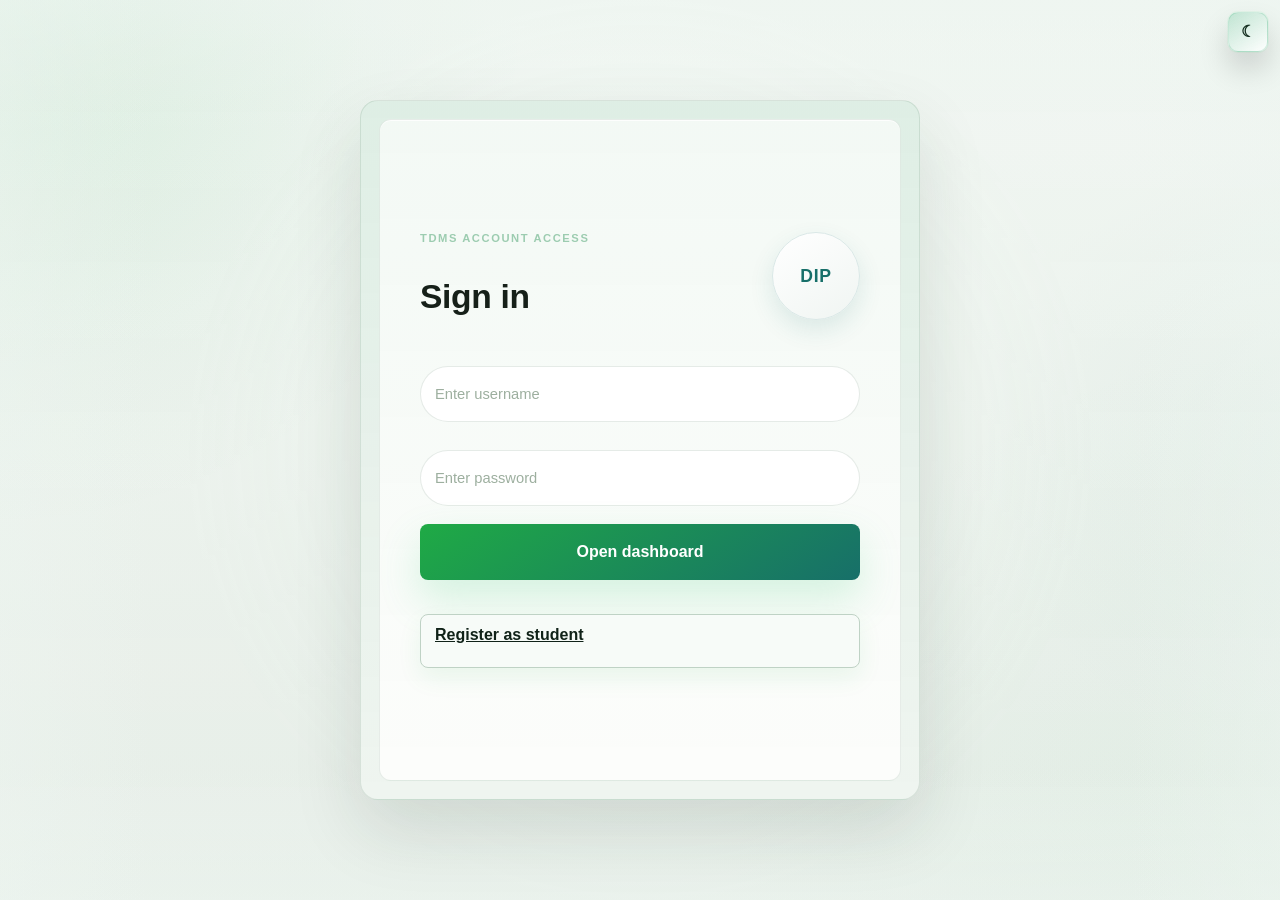
==== commit de04d2a5: "Refactor the app to support the new workflow" ====
--- a/index.html
+++ b/index.html
@@ -4,46 +4,18 @@
   <meta charset="UTF-8">
   <meta name="viewport" content="width=device-width, initial-scale=1.0">
   <title>TDMS Login</title>
+  <link rel="icon" type="image/png" href="assets/logos/tdms-logo.png.png">
   <link rel="stylesheet" href="styles.css?v=20260417b">
 </head>
 <body data-page="login">
   <div id="loginScreen" class="login-screen">
     <button class="ghost-button theme-toggle theme-toggle-floating" data-theme-toggle type="button">Dark mode</button>
     <div class="login-card">
-      <section class="login-brand-panel">
-        <div class="login-panel-top">
-          <div class="brand">
-            <div class="brand-mark logo-frame is-fallback" data-logo-role="tdms">
-              <img alt="TDMS logo">
-              <span>TD</span>
-            </div>
-            <div>
-              <h1>TDMS</h1>
-              <p>Task and Deadline Management System</p>
-            </div>
-          </div>
-        </div>
-        <p class="eyebrow">Log in dashboard</p>
-        <h2>Log in Dashboard</h2>
-        <p class="hero-copy hero-copy-strong">TVET staff and diploma students</p>
-        <p class="hero-copy">Open the correct dashboard in one step.</p>
-          <div class="login-info-list">
-            <div class="mini-action-item">
-              <strong>Staff Access</strong>
-              <span>Post announcements, monitor missing documents, and ensure students stay updated with academic requirements.</span>
-            </div>
-            <div class="mini-action-item">
-              <strong>Student Access</strong>
-              <span>Create subject-based tasks, track deadlines, receive email reminders, and view all your requirements in a single dashboard.</span>
-            </div>
-          </div>
-      </section>
-
       <section class="login-form-panel">
         <div class="login-panel-top login-panel-top-right">
           <div class="panel-heading">
             <div>
-              <p class="eyebrow">Account access</p>
+              <p class="eyebrow">TDMS Account Access</p>
               <h3>Sign in</h3>
             </div>
           </div>
@@ -54,26 +26,17 @@
         </div>
 
         <form id="loginForm" class="form-grid login-form" method="post" action="#">
-          <input id="loginRole" name="loginRole" type="hidden" value="student">
-          <div class="login-form-row login-form-row-role">
-            <div class="login-form-cell login-form-cell-role">
-              <div class="role-switch" aria-label="Choose account type">
-                  <button class="role-switch-button is-active" type="button" data-login-role-tab="student">Student</button>
-                  <button class="role-switch-button" type="button" data-login-role-tab="staff">Staff</button>
-              </div>
-            </div>
-          </div>
           <div class="login-form-row login-form-row-identifier">
             <label class="login-form-cell login-form-cell-identifier">
-              <span class="login-field-label">Username / Student ID</span>
-              <input id="loginIdentifier" name="loginIdentifier" type="text" placeholder="Enter username or student ID" required>
+              <input id="loginIdentifier" name="loginIdentifier" type="text" placeholder="Enter username" required>
             </label>
           </div>
-          <div class="login-form-row login-form-row-bottom">
+          <div class="login-form-row login-form-row-password">
             <label class="login-form-cell login-form-cell-password">
-              <span class="login-field-label">Password</span>
               <input id="loginSecret" name="loginSecret" type="password" placeholder="Enter password" required>
             </label>
+          </div>
+          <div class="login-form-row login-form-row-submit">
             <div class="login-form-cell login-form-cell-submit">
               <button class="primary-button" type="submit">Open dashboard</button>
             </div>
@@ -82,22 +45,7 @@
 
         <div id="studentAccessPanel" class="secondary-access" hidden>
           <a class="ghost-button wide-button" href="register.html">Register as student</a>
-
-          <div class="login-divider"><span>or continue with</span></div>
-
-          <section class="google-panel">
-            <div class="panel-heading compact-heading">
-              <div>
-                <p class="eyebrow">Google</p>
-                <h3>Gmail</h3>
-              </div>
-            </div>
-            <div id="googleLoginMount" class="google-login-mount"></div>
-            <p id="googleLoginStatus" class="login-status">Google sign-in is for students only.</p>
-          </section>
         </div>
-
-        <p id="loginHelpText" class="login-help">Use your account.</p>
       </section>
     </div>
   </div>
@@ -108,7 +56,7 @@
     </div>
   </template>
 
-  <script src="auth.js?v=20260413b"></script>
-  <script src="app.js?v=20260406a"></script>
+  <script src="auth.js?v=20260419a"></script>
+  <script src="app.js?v=20260419a"></script>
 </body>
 </html>
--- a/styles.css
+++ b/styles.css
@@ -148,11 +148,11 @@
   position: absolute;
   inset: 0;
   background:
-    linear-gradient(180deg, rgba(255, 255, 255, 0.18), rgba(255, 255, 255, 0.08)),
-    radial-gradient(circle at center, color-mix(in srgb, var(--accent-soft) 52%, transparent), transparent 52%),
+    linear-gradient(180deg, rgba(255, 255, 255, 0.08), rgba(255, 255, 255, 0.03)),
+    radial-gradient(circle at center, color-mix(in srgb, var(--accent-soft) 28%, transparent), transparent 58%),
     url("assets/logos/homepage-asiancollege.png") center center / cover no-repeat;
-  opacity: 0.18;
-  filter: saturate(0.95) brightness(1.08);
+  opacity: 0.42;
+  filter: saturate(1.02) brightness(1.02);
   pointer-events: none;
   z-index: 0;
 }
@@ -162,8 +162,8 @@
   position: absolute;
   inset: 0;
   background:
-    linear-gradient(90deg, color-mix(in srgb, var(--bg) 84%, transparent), transparent 14%, transparent 86%, color-mix(in srgb, var(--bg) 84%, transparent)),
-    linear-gradient(180deg, color-mix(in srgb, var(--bg) 88%, transparent), transparent 18%, transparent 82%, color-mix(in srgb, var(--bg) 88%, transparent));
+    linear-gradient(90deg, color-mix(in srgb, var(--bg) 46%, transparent), transparent 12%, transparent 88%, color-mix(in srgb, var(--bg) 46%, transparent)),
+    linear-gradient(180deg, color-mix(in srgb, var(--bg) 54%, transparent), transparent 15%, transparent 85%, color-mix(in srgb, var(--bg) 54%, transparent));
   pointer-events: none;
   z-index: 0;
 }
@@ -175,6 +175,7 @@
   grid-template-columns: 1.15fr 0.85fr;
   gap: 20px;
   padding: 18px;
+  min-height: 700px;
   border-radius: 38px;
   background:
     linear-gradient(180deg, rgba(129, 210, 156, 0.06), rgba(129, 210, 156, 0)),
@@ -207,6 +208,10 @@
 
 .login-form-panel {
   padding: 32px 40px;
+  min-height: 660px;
+  display: flex;
+  flex-direction: column;
+  justify-content: center;
 }
 
 .login-form {
@@ -224,12 +229,10 @@
 }
 
 .login-form-row-role,
-.login-form-row-identifier {
+.login-form-row-identifier,
+.login-form-row-password,
+.login-form-row-submit {
   grid-template-columns: 1fr;
-}
-
-.login-form-row-bottom {
-  grid-template-columns: minmax(0, 1fr) 190px;
 }
 
 .login-form-cell {
@@ -428,6 +431,20 @@
   align-items: center;
 }
 
+body[data-page="student"] .sidebar .brand {
+  justify-content: center;
+  min-height: auto;
+  padding: 6px 0 2px;
+}
+
+body[data-page="student"] .side-nav {
+  padding: 14px 16px;
+}
+
+body[data-page="student"] .side-nav .nav-label {
+  margin-bottom: 0;
+}
+
 .sidebar .brand-mark {
   width: 58px;
   height: 58px;
@@ -640,17 +657,31 @@
 }
 
 .theme-toggle-floating {
-  position: absolute;
-  top: 22px;
-  right: 26px;
-  z-index: 3;
+  position: fixed;
+  top: 12px;
+  right: 12px;
+  z-index: 40;
+  width: 40px;
+  min-width: 40px;
+  height: 40px;
+  padding: 0;
+  border-radius: 0;
+  font-size: 1rem;
+  line-height: 1;
 }
 
 .dashboard-theme-floating {
   position: fixed;
-  top: 18px;
-  right: 18px;
-  z-index: 30;
+  top: 12px;
+  right: 12px;
+  z-index: 40;
+  width: 40px;
+  min-width: 40px;
+  height: 40px;
+  padding: 0;
+  border-radius: 0;
+  font-size: 1rem;
+  line-height: 1;
   box-shadow: var(--shadow);
 }
 
@@ -764,6 +795,15 @@
   align-items: center;
 }
 
+.student-topbar {
+  justify-content: flex-end;
+}
+
+.student-topbar-actions {
+  width: 100%;
+  justify-content: flex-end;
+}
+
 .user-chip {
   display: grid;
   gap: 2px;
@@ -783,6 +823,15 @@
 
 .user-chip strong {
   font-size: 0.92rem;
+}
+
+.student-summary-chip {
+  min-width: 240px;
+}
+
+.student-summary-chip span {
+  text-transform: none;
+  letter-spacing: 0.02em;
 }
 
 .hero-panel,
@@ -939,6 +988,11 @@
   align-self: start;
 }
 
+.task-entry-actions {
+  display: flex;
+  justify-content: flex-end;
+}
+
 .primary-button {
   padding: 12px 18px;
   background: linear-gradient(145deg, var(--accent), var(--accent-dark));
@@ -1175,7 +1229,7 @@
 
 body[data-page="login"] .login-form-cell-submit {
   display: flex;
-  align-self: end;
+  width: 100%;
 }
 
 body[data-page="login"] .login-form-cell-role .role-switch {
@@ -1188,8 +1242,13 @@
   padding-left: 0;
 }
 
-body[data-page="login"] .login-form-row-bottom {
-  grid-template-columns: minmax(0, 1fr) 190px;
+body[data-page="login"] .login-form-row-password,
+body[data-page="login"] .login-form-row-submit {
+  grid-template-columns: 1fr;
+}
+
+body[data-page="login"] .login-form-row-submit {
+  margin-top: 4px;
 }
 
 body[data-page="login"] .secondary-access {
@@ -1209,8 +1268,8 @@
 }
 
 body[data-page="login"] .theme-toggle-floating {
-  top: 18px;
-  right: max(32px, calc((100vw - min(1120px, 100%)) / 2 - 18px));
+  top: 12px;
+  right: 12px;
   background: linear-gradient(145deg, rgba(123, 224, 164, 0.3), rgba(255, 255, 255, 0.1));
   color: #f5fff7;
   border-color: rgba(151, 235, 182, 0.28);
@@ -1233,6 +1292,33 @@
   color: #9daf9f;
 }
 
+body[data-page="login"] .login-card {
+  width: min(560px, 100%);
+  grid-template-columns: 1fr;
+  margin: 0 auto;
+}
+
+body[data-page="login"] .login-form-panel {
+  min-width: 0;
+}
+
+body[data-page="register"] .login-card {
+  width: min(940px, 100%);
+  grid-template-columns: 1fr;
+  margin: 0 auto;
+  min-height: auto;
+}
+
+body[data-page="register"] .login-brand-panel {
+  display: none;
+}
+
+body[data-page="register"] .login-form-panel {
+  width: 100%;
+  min-width: 0;
+  min-height: auto;
+}
+
 body[data-page="login"] .login-divider {
   color: #89a394;
 }
@@ -1261,9 +1347,9 @@
 
 body[data-theme="light"][data-page="login"] .login-screen {
   background:
-    radial-gradient(circle at top left, rgba(56, 168, 94, 0.14), transparent 34%),
-    radial-gradient(circle at bottom right, rgba(110, 199, 146, 0.1), transparent 36%),
-    linear-gradient(180deg, #f2f7f3 0%, #e8efe9 100%);
+    radial-gradient(circle at top left, rgba(56, 168, 94, 0.09), transparent 34%),
+    radial-gradient(circle at bottom right, rgba(110, 199, 146, 0.06), transparent 36%),
+    linear-gradient(180deg, rgba(242, 247, 243, 0.72) 0%, rgba(232, 239, 233, 0.68) 100%);
 }
 
 body[data-theme="light"][data-page="login"] .login-card {
@@ -1716,6 +1802,11 @@
 .calendar-pill.overdue {
   background: #fce6e6;
   color: #b24747;
+}
+
+.calendar-pill.announcement {
+  background: #e1f1e6;
+  color: #1a7a46;
 }
 
 .calendar-empty {
@@ -2085,6 +2176,30 @@
     align-items: stretch;
   }
 
+  body[data-page="student"] .student-topbar {
+    flex-direction: row;
+    align-items: center;
+    justify-content: flex-end;
+    padding: 10px 12px;
+  }
+
+  body[data-page="student"] .student-topbar-actions {
+    width: 100%;
+    display: flex;
+    flex-direction: row;
+    justify-content: flex-end;
+    align-items: center;
+    gap: 8px;
+  }
+
+  body[data-page="student"] .student-topbar-actions .primary-button,
+  body[data-page="student"] .student-topbar-actions .ghost-button {
+    flex: 0 0 auto;
+    min-width: 0;
+    white-space: nowrap;
+    padding-inline: 14px;
+  }
+
   .top-tabs {
     display: grid;
     grid-template-columns: 1fr;
@@ -2096,6 +2211,45 @@
 
   .task-view-strip .task-view-button {
     width: 100%;
+  }
+
+  body[data-page="student"] #studentSectionMenu,
+  body[data-page="admin"] #adminSectionMenu {
+    grid-template-columns: repeat(5, minmax(0, 1fr));
+    gap: 12px;
+    padding: 12px;
+    align-items: start;
+  }
+
+  body[data-page="student"] #studentSectionMenu .nav-label,
+  body[data-page="admin"] #adminSectionMenu .nav-label {
+    grid-column: 1 / -1;
+    margin-bottom: 2px;
+  }
+
+  body[data-page="student"] .task-view-button {
+    justify-content: center;
+    min-height: 62px;
+    padding: 10px;
+  }
+
+  body[data-page="student"] #studentSectionMenu .task-view-button,
+  body[data-page="admin"] #adminSectionMenu .task-view-button {
+    flex-direction: column;
+    gap: 8px;
+    width: 100%;
+  }
+
+  body[data-page="student"] #studentSectionMenu .task-view-button > span:last-child,
+  body[data-page="admin"] #adminSectionMenu .task-view-button > span:last-child {
+    display: none;
+  }
+
+  body[data-page="student"] #studentSectionMenu .task-view-icon,
+  body[data-page="admin"] #adminSectionMenu .task-view-icon {
+    margin: 0;
+    width: 34px;
+    height: 34px;
   }
 
   .calendar-weekdays {
@@ -2164,6 +2318,10 @@
 
 .register-page-panel {
   margin-bottom: 18px;
+}
+
+body[data-page="register"] .form-grid label {
+  gap: 0;
 }
 
 .compact-heading {
